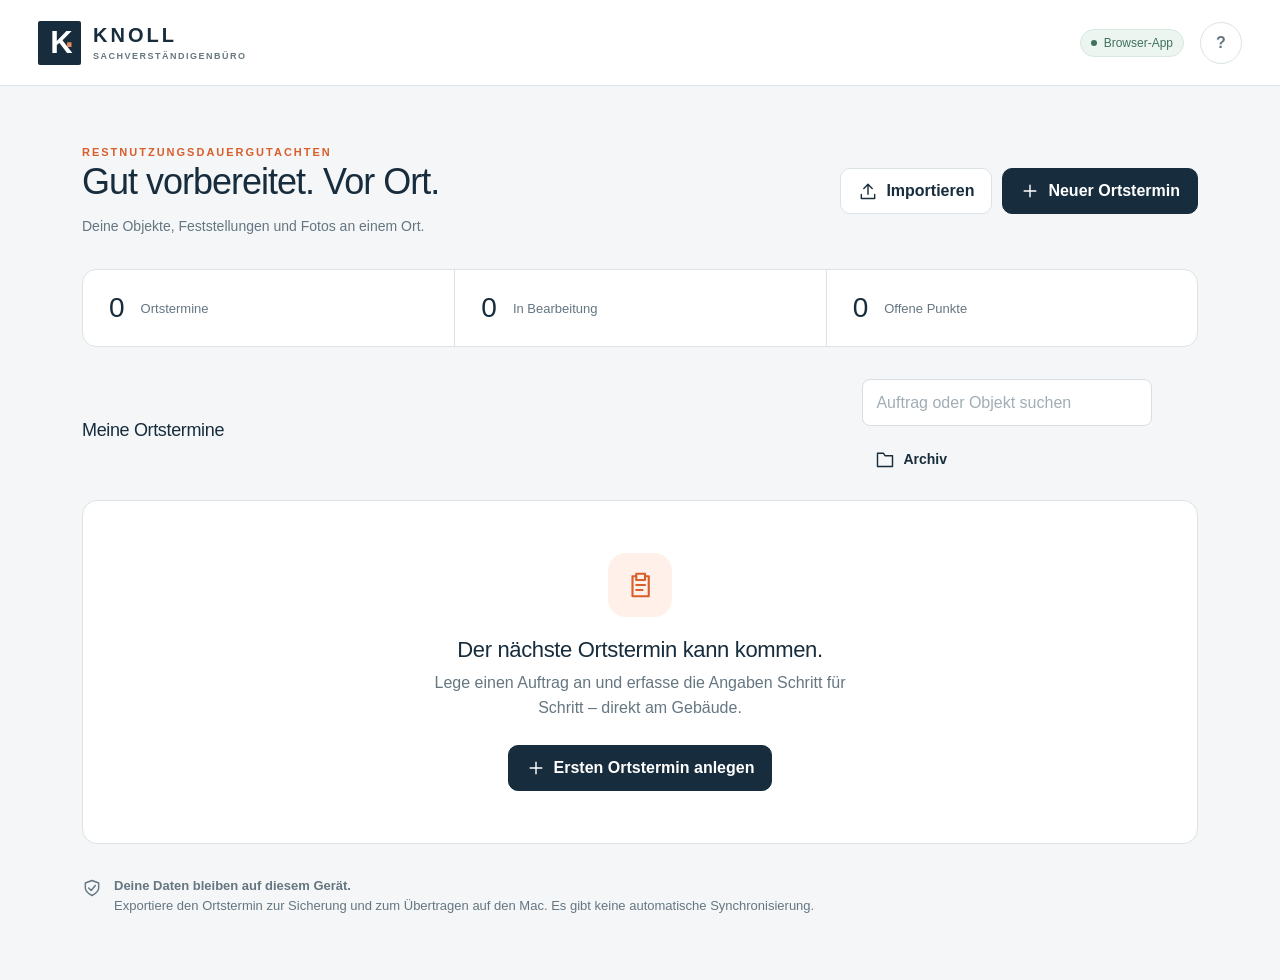
==== index.html @ c9514221 "Ortstermin-App für iPad mit Offline-Erfassung und Export" ====
<!doctype html>
<html lang="de">
<head>
  <meta charset="utf-8"><meta name="viewport" content="width=device-width, initial-scale=1, viewport-fit=cover">
  <meta name="theme-color" content="#172c3c"><meta name="apple-mobile-web-app-capable" content="yes">
  <meta name="description" content="Ortstermine für Restnutzungsdauergutachten strukturiert erfassen – mit Fotos, offenen Punkten und lokalem Export.">
  <title>Ortstermin · Sachverständigenbüro Knoll</title>
  <link rel="manifest" href="./manifest.webmanifest"><link rel="icon" href="./icon.svg" type="image/svg+xml"><link rel="apple-touch-icon" href="./apple-touch-icon.png">
  <link rel="stylesheet" href="./styles.css">
  <script src="./jszip.min.js" defer></script><script type="module" src="./app.mjs"></script>
</head>
<body>
  <a class="skip" href="#main">Zum Inhalt</a>
  <header class="topbar"><a href="#" class="brand" aria-label="Zur Übersicht"><span class="brand-mark">K<span>·</span></span><span>KNOLL<small>SACHVERSTÄNDIGENBÜRO</small></span></a><div class="top-status"><span id="offline-status" class="chip">Browser-App</span><button class="icon-btn" id="help-button" aria-label="Hilfe und Datensicherung">?</button></div></header>
  <div id="app"><main id="main" class="loading">Ortstermine werden geladen …</main></div>
  <div id="notice" class="toast" role="status" hidden></div>
  <dialog id="dialog"></dialog>
  <input type="file" id="import-file" accept=".zip,.json,application/zip,application/json" hidden>
  <noscript>Für die Datenerfassung bitte JavaScript im Browser aktivieren.</noscript>
</body></html>
---- styles.css ----
@font-face{font-family:Frutiger;src:local('Frutiger LT 45 Light'),local('FrutigerLT-Light');font-weight:100 900;font-display:swap}
:root{font-family:Frutiger,'Frutiger LT 45 Light',-apple-system,BlinkMacSystemFont,'Segoe UI',sans-serif;color:#172c3c;background:#f4f6f7;font-synthesis:none;--ink:#172c3c;--muted:#657681;--line:#dce3e7;--accent:#d85e2b;--pale:#fff1e9;--green:#28735d}
*{box-sizing:border-box}body{margin:0}button,input,select,textarea{font:inherit}button,a,input,select,textarea{-webkit-tap-highlight-color:transparent}button{cursor:pointer}a{color:inherit}button:disabled{opacity:.55;cursor:wait}button:focus-visible,a:focus-visible,input:focus-visible,select:focus-visible,textarea:focus-visible{outline:3px solid #e68a59;outline-offset:3px}button{min-height:46px;border:1px solid var(--line);border-radius:10px;background:white;color:var(--ink);padding:10px 17px;font-weight:600;display:inline-flex;align-items:center;justify-content:center;gap:8px}button:hover{background:#edf2f4}button.primary{background:var(--ink);border-color:var(--ink);color:white}button.primary:hover{background:#26465b}button.accent{background:var(--accent);border-color:var(--accent);color:white}button.ghost{border-color:transparent;background:transparent}button.small{padding:8px 12px;font-size:14px}button.danger{color:#ad3535}svg.icon{width:20px;height:20px;flex:none;fill:none;stroke:currentColor;stroke-width:1.7;stroke-linecap:round;stroke-linejoin:round}
.topbar{height:86px;background:white;border-bottom:1px solid var(--line);display:flex;align-items:center;justify-content:space-between;padding:0 38px;position:relative;z-index:5}.brand{text-decoration:none;display:flex;align-items:center;gap:12px;font-size:20px;font-weight:700;letter-spacing:3px}.brand-mark{background:var(--ink);color:white;font-size:31px;letter-spacing:-4px;width:43px;height:44px;display:grid;place-content:center;border-radius:2px}.brand-mark span{color:#e58b5a;position:absolute;margin-left:27px;margin-top:6px}.brand small{display:block;letter-spacing:1.5px;font-size:9px;margin-top:4px;color:var(--muted)}.top-status{display:flex;align-items:center;gap:16px}.chip{display:inline-flex;align-items:center;gap:7px;background:#edf5f1;border:1px solid #d7e8df;color:#3e715e;border-radius:30px;padding:6px 10px;font-size:12px;white-space:nowrap}.chip:before{content:'';width:6px;height:6px;border-radius:50%;background:currentColor}.chip.neutral{background:#f0f3f5;border-color:#e0e5e8;color:var(--muted)}.icon-btn{border-radius:50%;width:42px;min-height:42px;padding:8px;color:var(--muted)}.dashboard{max-width:1180px;padding:58px 32px 64px;margin:auto}.eyebrow{text-transform:uppercase;letter-spacing:2px;font-size:11px;font-weight:700;color:var(--accent);margin:0 0 13px}.heading-row{display:flex;justify-content:space-between;align-items:center;gap:24px;margin-bottom:30px}h1{font-size:36px;letter-spacing:-1px;font-weight:500;margin:0 0 12px}h2{font-size:22px;letter-spacing:-.35px;font-weight:500;margin:0 0 8px}h3{font-size:17px;margin:0 0 18px;font-weight:600}p{line-height:1.55}.subtle{color:var(--muted);font-size:14px;line-height:1.6}.heading-row p{margin:0}.actions{display:flex;gap:10px;flex-wrap:wrap}.summary-strip{display:grid;grid-template-columns:repeat(3,1fr);border:1px solid var(--line);border-radius:14px;background:white;margin:32px 0}.summary-strip>div{padding:22px 26px;display:flex;align-items:center;gap:16px}.summary-strip>div+div{border-left:1px solid var(--line)}.summary-strip strong{font-size:28px;font-weight:500}.summary-strip span{font-size:13px;color:var(--muted)}.list-toolbar{display:flex;align-items:center;justify-content:space-between;gap:16px;margin:30px 0 18px}.list-toolbar h2{font-size:18px;margin:0}.search{max-width:290px}.empty{border:1px solid var(--line);background:white;border-radius:15px;text-align:center;padding:52px 24px}.empty-icon{width:64px;height:64px;display:grid;place-items:center;background:var(--pale);color:var(--accent);border-radius:18px;margin:0 auto 20px}.empty-icon svg{width:30px;height:30px}.empty p{max-width:450px;margin:8px auto 24px;color:var(--muted)}.record-grid{display:grid;grid-template-columns:repeat(2,minmax(0,1fr));gap:18px}.record-card{background:white;border:1px solid var(--line);border-radius:14px;padding:24px;text-decoration:none;display:block;transition:box-shadow .15s}.record-card:hover{box-shadow:0 5px 18px #172c3c0c;border-color:#aebec9}.record-card .card-top{display:flex;justify-content:space-between;align-items:center;margin-bottom:24px}.order-id{font-size:12px;letter-spacing:1px;color:var(--muted)}.record-card h3{font-size:21px;margin:0 0 7px}.record-card p{margin:5px 0}.progress-line{height:4px;background:#edf1f3;border-radius:8px;overflow:hidden;margin:22px 0 11px}.progress-line span{height:100%;display:block;background:var(--accent)}.card-bottom{display:flex;justify-content:space-between;align-items:center;font-size:12px;color:var(--muted)}.device-note{display:flex;gap:12px;margin-top:32px;font-size:13px;color:var(--muted);line-height:1.65}.device-note svg{margin-top:2px}.device-note p{margin:0}
.workspace{display:grid;grid-template-columns:260px minmax(0,1fr);min-height:calc(100vh - 86px)}.sidebar{background:white;border-right:1px solid var(--line);padding:26px 16px;position:sticky;top:0;height:100vh;max-height:calc(100vh - 0px);display:flex;flex-direction:column;overflow:auto}.back{font-size:13px;color:var(--muted);text-decoration:none;display:flex;align-items:center;gap:7px;padding:8px 12px;margin-bottom:23px;min-height:44px}.side-object{padding:0 13px 25px;border-bottom:1px solid var(--line);margin-bottom:23px}.side-object small{font-size:10px;letter-spacing:1.5px;text-transform:uppercase;color:var(--muted)}.side-object strong{display:block;font-weight:500;font-size:17px;line-height:1.4;margin:9px 0 5px;overflow-wrap:anywhere}.side-object p{margin:0;font-size:12px;color:var(--muted)}.section-nav{display:flex;flex-direction:column;gap:7px}.nav-item{text-decoration:none;display:flex;align-items:center;gap:11px;padding:12px;border-radius:9px;min-height:49px;font-size:14px;color:#647580}.nav-number{font-size:10px;color:#87969f;margin-left:auto}.nav-item.active{background:var(--pale);color:#b94e24;font-weight:600}.nav-item.done .nav-number{color:var(--green);font-size:16px}.nav-item:hover{background:#f3f5f7}.side-footer{margin-top:auto;padding:30px 12px 5px;font-size:11px;line-height:1.7;color:var(--muted)}.side-footer strong{color:var(--ink);display:block;font-size:12px;font-weight:500}.editor{padding:30px 38px 70px;max-width:1120px;width:100%;margin:0 auto}.editor-toolbar{display:flex;justify-content:space-between;align-items:center;gap:10px;margin-bottom:36px}.save-state{display:flex;gap:7px;align-items:center;font-size:12px;color:var(--green)}.save-state.error{color:#af3030}.save-state.pending{color:var(--muted)}.section-heading{display:flex;justify-content:space-between;align-items:end;gap:15px;margin-bottom:26px}.section-heading h1{font-size:30px}.section-heading p{margin:0;font-size:14px;color:var(--muted);max-width:560px}.section-index{font-size:12px;color:var(--muted);white-space:nowrap}.panel{background:white;border:1px solid var(--line);border-radius:13px;margin-bottom:20px;padding:25px 26px}.panel-heading{display:flex;align-items:center;justify-content:space-between;gap:15px;margin-bottom:22px}.panel-heading h2,.panel-heading h3{margin:0}.panel h3 .badge{margin-left:9px}.fields{display:grid;grid-template-columns:repeat(2,minmax(0,1fr));gap:20px 22px}.field{display:flex;flex-direction:column;gap:8px;min-width:0;position:relative}.field.full{grid-column:1/-1}.field label,.field .label{font-size:12px;color:#4e606e;line-height:1.5;font-weight:600}.required{color:var(--accent);margin-left:3px}input:not([type=checkbox]),select,textarea{width:100%;min-height:47px;padding:12px 13px;border:1px solid #d7dfe4;border-radius:8px;background:#fff;color:var(--ink);font-size:16px;transition:border-color .1s}input::placeholder,textarea::placeholder{color:#a1adb5;font-weight:400}input:hover,select:hover,textarea:hover{border-color:#a7b7c2}input:focus,select:focus,textarea:focus{border-color:#d67442;outline:2px solid #f6e3d7;outline-offset:0}select{padding-right:30px}textarea{resize:vertical;min-height:88px;line-height:1.5}input[type=checkbox]{width:21px;height:21px;accent-color:var(--accent);flex:none}input[type=date]{min-width:0}.unit{position:absolute;right:12px;bottom:15px;font-size:11px;color:var(--muted);pointer-events:none}.has-unit input{padding-right:92px}.hint{font-size:12px;line-height:1.6;color:var(--muted);margin:0 0 20px}.badge{background:#eff3f5;color:var(--muted);border-radius:6px;font-size:11px;padding:5px 8px;font-weight:400}.review-row{display:flex;align-items:center;gap:12px;padding:18px 0 28px;font-size:14px}.review-row label{display:flex;gap:12px;align-items:center;min-height:44px;cursor:pointer}.section-bottom{display:flex;justify-content:space-between;gap:12px;border-top:1px solid var(--line);padding-top:25px}.info-box{background:#eaf1f4;border:1px solid #d8e5eb;border-radius:10px;padding:17px 20px;font-size:13px;line-height:1.65;margin-bottom:22px;display:flex;gap:12px}.info-box p{margin:0}.row-item{background:#f8fafb;border:1px solid #e4e9ed;padding:18px;border-radius:10px;margin-bottom:14px}.row-head{display:flex;justify-content:space-between;align-items:center;margin-bottom:14px}.row-head strong{font-size:13px}.row-head button{font-size:12px;min-height:44px}.row-item .fields{gap:14px}.modern-title{display:flex;align-items:center;gap:12px}.modern-title>span{font-size:12px;color:var(--accent);background:var(--pale);width:29px;height:29px;display:grid;place-content:center;border-radius:7px}.modern-title h3{margin:0}.modern-title small{margin-left:auto;color:var(--muted);white-space:nowrap;font-size:11px}.modern-panel .fields{margin-top:23px}.metric-grid{display:grid;grid-template-columns:repeat(3,1fr);gap:14px;margin:0 0 20px}.metric{padding:19px 21px;background:#edf2f5;border-radius:10px}.metric small{display:block;color:var(--muted);font-size:11px}.metric strong{display:block;font-size:25px;font-weight:500;margin-top:10px}.standard-row{display:grid;grid-template-columns:1fr 115px;gap:12px;align-items:center;padding:16px 0;border-top:1px solid var(--line)}.standard-row:first-of-type{border-top:0}.standard-row label{font-size:14px}.standard-row small{display:block;color:var(--muted);margin-top:4px;font-size:11px}.standard-row .reason{grid-column:1/-1;font-size:14px;min-height:42px}.photo-grid{display:grid;grid-template-columns:repeat(2,minmax(0,1fr));gap:18px}.photo-card{border:1px solid var(--line);border-radius:10px;overflow:hidden}.photo-card img{display:block;width:100%;height:180px;object-fit:cover;background:#edf2f4}.photo-body{padding:16px;display:grid;gap:12px}.photo-body textarea{font-size:14px;min-height:75px}.photo-body small{color:var(--muted);overflow-wrap:anywhere}.file-row{padding:15px 0;border-top:1px solid var(--line);display:flex;align-items:center;justify-content:space-between;gap:12px}.file-row span{min-width:0;overflow-wrap:anywhere;font-size:14px}.file-row small{display:block;color:var(--muted);margin-top:6px}.open-check{display:flex;gap:10px;align-items:center}.open-check label{font-size:13px;min-height:44px;display:flex;align-items:center;gap:10px}.issue-box{border:1px solid #eccb9c;background:#fff8ed;border-radius:11px;padding:20px;margin-bottom:23px}.issue-box h3{font-size:15px;color:#825b2b;margin-bottom:9px}.issue-box ul{padding-left:19px;margin:8px 0 0}.issue-box li{font-size:13px;color:#805d33;line-height:1.6;margin:6px 0}.issue-box a{text-underline-offset:3px}.inline-empty{padding:28px 12px;text-align:center;color:var(--muted);font-size:14px;border:1px dashed #cdd9e0;border-radius:9px;margin-bottom:14px}.loading{padding:70px;text-align:center;color:var(--muted)}dialog{border:0;border-radius:16px;width:min(540px,calc(100% - 32px));max-height:85vh;padding:30px;color:var(--ink);box-shadow:0 20px 90px #122a3d33}dialog::backdrop{background:#172c3c75;backdrop-filter:blur(3px)}dialog h2{margin-bottom:12px}dialog p{font-size:14px;color:var(--muted)}dialog .actions{margin-top:24px;justify-content:flex-end}dialog .field{margin:20px 0}.toast{position:fixed;bottom:25px;left:50%;transform:translateX(-50%);max-width:min(680px,calc(100% - 32px));background:var(--ink);color:white;padding:16px 24px;border-radius:12px;box-shadow:0 8px 30px #172c3c20;z-index:20;font-size:14px;line-height:1.5}.toast.error{background:#923c32}.skip{position:absolute;left:10px;top:-80px;background:white;padding:12px;z-index:50}.skip:focus{top:8px}[hidden]{display:none!important}
@media(min-width:1500px){.editor{padding-top:42px}.sidebar{padding-top:38px}}
@media(max-width:1050px){.workspace{grid-template-columns:220px minmax(0,1fr)}.editor{padding:25px 25px 55px}.sidebar{padding-left:10px;padding-right:10px}.nav-item{font-size:12px;gap:8px}.nav-item svg{width:18px}.section-heading h1{font-size:27px}.panel{padding:22px}.topbar{padding:0 26px}.editor-toolbar .actions{gap:5px}.editor-toolbar button{font-size:12px;padding:10px}.metric{padding:16px 13px}.metric strong{font-size:22px}}
@media(max-width:760px){.topbar{height:72px;padding:0 18px}.brand{font-size:16px;gap:10px}.brand small{font-size:7px}.brand-mark{width:36px;height:38px;font-size:27px}.brand-mark span{margin-left:23px}.top-status{gap:9px}.chip{font-size:10px;padding:6px 8px}.dashboard{padding:34px 20px}.heading-row{align-items:flex-start;flex-direction:column;gap:20px}h1{font-size:30px}.heading-row .actions{width:100%}.summary-strip{margin:25px 0}.summary-strip>div{padding:18px 13px;display:block}.summary-strip strong{font-size:25px;display:block;margin-bottom:5px}.summary-strip span{font-size:11px}.record-grid{grid-template-columns:1fr}.list-toolbar{align-items:flex-start;flex-wrap:wrap}.list-toolbar input{max-width:100%}.workspace{display:block}.sidebar{height:auto;max-height:none;position:relative;padding:8px 13px;border-right:0;border-bottom:1px solid var(--line);overflow:visible}.back{margin:0;display:inline-flex;padding:4px 5px;font-size:12px}.side-object,.side-footer{display:none}.section-nav{flex-direction:row;overflow-x:auto;padding:5px 0 9px;gap:5px}.nav-item{white-space:nowrap;min-height:43px;font-size:12px;padding:10px}.nav-number{display:none}.nav-item svg{width:16px}.editor{padding:22px 18px 45px}.editor-toolbar{align-items:flex-start;flex-direction:column;gap:16px;margin-bottom:26px}.editor-toolbar .actions{gap:8px;width:100%}.editor-toolbar button{flex:1}.section-heading{align-items:flex-start}.section-heading h1{font-size:26px}.section-index{display:none}.section-heading p{font-size:13px}.panel{padding:20px 17px}.fields{gap:17px;grid-template-columns:1fr}.field.full{grid-column:auto}.metric-grid{gap:8px}.metric{padding:16px 11px}.metric small{font-size:10px}.metric strong{font-size:21px}.modern-title{gap:8px}.modern-title h3{font-size:15px}.modern-title small{font-size:10px}.photo-grid{grid-template-columns:1fr}.photo-card img{height:220px}.standard-row{grid-template-columns:1fr 100px}.row-item .fields{grid-template-columns:1fr}.section-bottom button{font-size:13px}.panel-heading{align-items:flex-start}.panel-heading h3{font-size:16px}.search{width:100%}}
@media print{.topbar,.sidebar,.editor-toolbar,.section-bottom,.review-row,.skip,button{display:none!important}.workspace{display:block}.editor{padding:0}.panel{break-inside:avoid}}
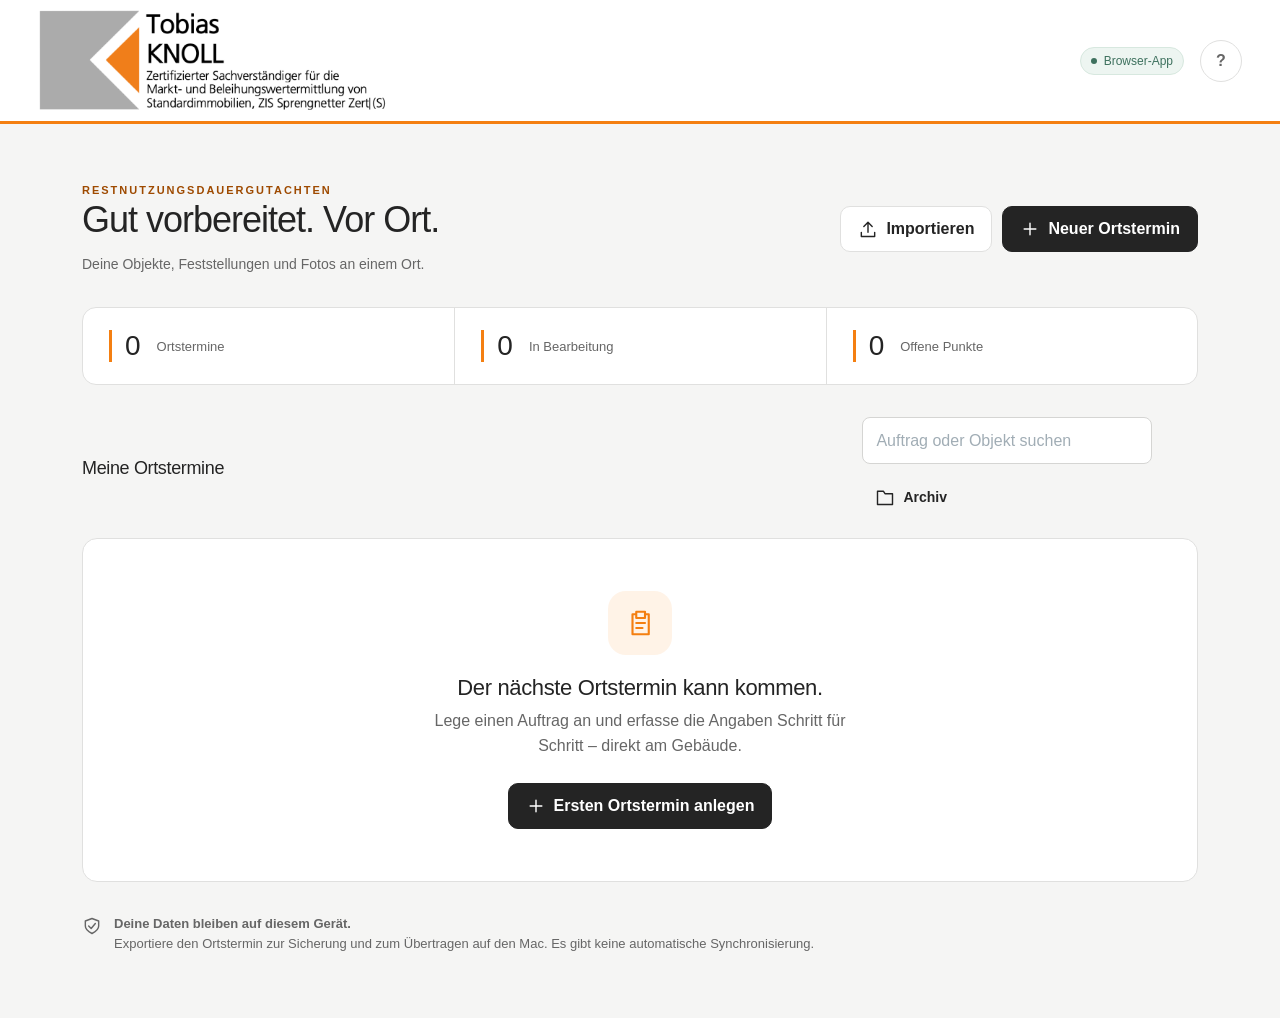
==== commit aa5f41c8: "Modernisierungsvorschläge und Knoll-Logo ergänzen Tabellenwerte nach Umfang, Jahr und Ermittlungssti" ====
--- a/index.html
+++ b/index.html
@@ -2,7 +2,7 @@
 <html lang="de">
 <head>
   <meta charset="utf-8"><meta name="viewport" content="width=device-width, initial-scale=1, viewport-fit=cover">
-  <meta name="theme-color" content="#172c3c"><meta name="apple-mobile-web-app-capable" content="yes">
+  <meta name="theme-color" content="#202020"><meta name="apple-mobile-web-app-capable" content="yes">
   <meta name="description" content="Ortstermine für Restnutzungsdauergutachten strukturiert erfassen – mit Fotos, offenen Punkten und lokalem Export.">
   <title>Ortstermin · Sachverständigenbüro Knoll</title>
   <link rel="manifest" href="./manifest.webmanifest"><link rel="icon" href="./icon.svg" type="image/svg+xml"><link rel="apple-touch-icon" href="./apple-touch-icon.png">
@@ -11,7 +11,7 @@
 </head>
 <body>
   <a class="skip" href="#main">Zum Inhalt</a>
-  <header class="topbar"><a href="#" class="brand" aria-label="Zur Übersicht"><span class="brand-mark">K<span>·</span></span><span>KNOLL<small>SACHVERSTÄNDIGENBÜRO</small></span></a><div class="top-status"><span id="offline-status" class="chip">Browser-App</span><button class="icon-btn" id="help-button" aria-label="Hilfe und Datensicherung">?</button></div></header>
+  <header class="topbar"><a href="#" class="brand" aria-label="Zur Übersicht"><img class="brand-header" src="./knoll-header.png" alt="Tobias Knoll · Zertifizierter Sachverständiger für die Markt- und Beleihungswertermittlung von Standardimmobilien, ZIS Sprengnetter Zert (S)" width="970" height="288"></a><div class="top-status"><span id="offline-status" class="chip">Browser-App</span><button class="icon-btn" id="help-button" aria-label="Hilfe und Datensicherung">?</button></div></header>
   <div id="app"><main id="main" class="loading">Ortstermine werden geladen …</main></div>
   <div id="notice" class="toast" role="status" hidden></div>
   <dialog id="dialog"></dialog>
--- a/styles.css
+++ b/styles.css
@@ -1,9 +1,16 @@
 @font-face{font-family:Frutiger;src:local('Frutiger LT 45 Light'),local('FrutigerLT-Light');font-weight:100 900;font-display:swap}
-:root{font-family:Frutiger,'Frutiger LT 45 Light',-apple-system,BlinkMacSystemFont,'Segoe UI',sans-serif;color:#172c3c;background:#f4f6f7;font-synthesis:none;--ink:#172c3c;--muted:#657681;--line:#dce3e7;--accent:#d85e2b;--pale:#fff1e9;--green:#28735d}
-*{box-sizing:border-box}body{margin:0}button,input,select,textarea{font:inherit}button,a,input,select,textarea{-webkit-tap-highlight-color:transparent}button{cursor:pointer}a{color:inherit}button:disabled{opacity:.55;cursor:wait}button:focus-visible,a:focus-visible,input:focus-visible,select:focus-visible,textarea:focus-visible{outline:3px solid #e68a59;outline-offset:3px}button{min-height:46px;border:1px solid var(--line);border-radius:10px;background:white;color:var(--ink);padding:10px 17px;font-weight:600;display:inline-flex;align-items:center;justify-content:center;gap:8px}button:hover{background:#edf2f4}button.primary{background:var(--ink);border-color:var(--ink);color:white}button.primary:hover{background:#26465b}button.accent{background:var(--accent);border-color:var(--accent);color:white}button.ghost{border-color:transparent;background:transparent}button.small{padding:8px 12px;font-size:14px}button.danger{color:#ad3535}svg.icon{width:20px;height:20px;flex:none;fill:none;stroke:currentColor;stroke-width:1.7;stroke-linecap:round;stroke-linejoin:round}
-.topbar{height:86px;background:white;border-bottom:1px solid var(--line);display:flex;align-items:center;justify-content:space-between;padding:0 38px;position:relative;z-index:5}.brand{text-decoration:none;display:flex;align-items:center;gap:12px;font-size:20px;font-weight:700;letter-spacing:3px}.brand-mark{background:var(--ink);color:white;font-size:31px;letter-spacing:-4px;width:43px;height:44px;display:grid;place-content:center;border-radius:2px}.brand-mark span{color:#e58b5a;position:absolute;margin-left:27px;margin-top:6px}.brand small{display:block;letter-spacing:1.5px;font-size:9px;margin-top:4px;color:var(--muted)}.top-status{display:flex;align-items:center;gap:16px}.chip{display:inline-flex;align-items:center;gap:7px;background:#edf5f1;border:1px solid #d7e8df;color:#3e715e;border-radius:30px;padding:6px 10px;font-size:12px;white-space:nowrap}.chip:before{content:'';width:6px;height:6px;border-radius:50%;background:currentColor}.chip.neutral{background:#f0f3f5;border-color:#e0e5e8;color:var(--muted)}.icon-btn{border-radius:50%;width:42px;min-height:42px;padding:8px;color:var(--muted)}.dashboard{max-width:1180px;padding:58px 32px 64px;margin:auto}.eyebrow{text-transform:uppercase;letter-spacing:2px;font-size:11px;font-weight:700;color:var(--accent);margin:0 0 13px}.heading-row{display:flex;justify-content:space-between;align-items:center;gap:24px;margin-bottom:30px}h1{font-size:36px;letter-spacing:-1px;font-weight:500;margin:0 0 12px}h2{font-size:22px;letter-spacing:-.35px;font-weight:500;margin:0 0 8px}h3{font-size:17px;margin:0 0 18px;font-weight:600}p{line-height:1.55}.subtle{color:var(--muted);font-size:14px;line-height:1.6}.heading-row p{margin:0}.actions{display:flex;gap:10px;flex-wrap:wrap}.summary-strip{display:grid;grid-template-columns:repeat(3,1fr);border:1px solid var(--line);border-radius:14px;background:white;margin:32px 0}.summary-strip>div{padding:22px 26px;display:flex;align-items:center;gap:16px}.summary-strip>div+div{border-left:1px solid var(--line)}.summary-strip strong{font-size:28px;font-weight:500}.summary-strip span{font-size:13px;color:var(--muted)}.list-toolbar{display:flex;align-items:center;justify-content:space-between;gap:16px;margin:30px 0 18px}.list-toolbar h2{font-size:18px;margin:0}.search{max-width:290px}.empty{border:1px solid var(--line);background:white;border-radius:15px;text-align:center;padding:52px 24px}.empty-icon{width:64px;height:64px;display:grid;place-items:center;background:var(--pale);color:var(--accent);border-radius:18px;margin:0 auto 20px}.empty-icon svg{width:30px;height:30px}.empty p{max-width:450px;margin:8px auto 24px;color:var(--muted)}.record-grid{display:grid;grid-template-columns:repeat(2,minmax(0,1fr));gap:18px}.record-card{background:white;border:1px solid var(--line);border-radius:14px;padding:24px;text-decoration:none;display:block;transition:box-shadow .15s}.record-card:hover{box-shadow:0 5px 18px #172c3c0c;border-color:#aebec9}.record-card .card-top{display:flex;justify-content:space-between;align-items:center;margin-bottom:24px}.order-id{font-size:12px;letter-spacing:1px;color:var(--muted)}.record-card h3{font-size:21px;margin:0 0 7px}.record-card p{margin:5px 0}.progress-line{height:4px;background:#edf1f3;border-radius:8px;overflow:hidden;margin:22px 0 11px}.progress-line span{height:100%;display:block;background:var(--accent)}.card-bottom{display:flex;justify-content:space-between;align-items:center;font-size:12px;color:var(--muted)}.device-note{display:flex;gap:12px;margin-top:32px;font-size:13px;color:var(--muted);line-height:1.65}.device-note svg{margin-top:2px}.device-note p{margin:0}
-.workspace{display:grid;grid-template-columns:260px minmax(0,1fr);min-height:calc(100vh - 86px)}.sidebar{background:white;border-right:1px solid var(--line);padding:26px 16px;position:sticky;top:0;height:100vh;max-height:calc(100vh - 0px);display:flex;flex-direction:column;overflow:auto}.back{font-size:13px;color:var(--muted);text-decoration:none;display:flex;align-items:center;gap:7px;padding:8px 12px;margin-bottom:23px;min-height:44px}.side-object{padding:0 13px 25px;border-bottom:1px solid var(--line);margin-bottom:23px}.side-object small{font-size:10px;letter-spacing:1.5px;text-transform:uppercase;color:var(--muted)}.side-object strong{display:block;font-weight:500;font-size:17px;line-height:1.4;margin:9px 0 5px;overflow-wrap:anywhere}.side-object p{margin:0;font-size:12px;color:var(--muted)}.section-nav{display:flex;flex-direction:column;gap:7px}.nav-item{text-decoration:none;display:flex;align-items:center;gap:11px;padding:12px;border-radius:9px;min-height:49px;font-size:14px;color:#647580}.nav-number{font-size:10px;color:#87969f;margin-left:auto}.nav-item.active{background:var(--pale);color:#b94e24;font-weight:600}.nav-item.done .nav-number{color:var(--green);font-size:16px}.nav-item:hover{background:#f3f5f7}.side-footer{margin-top:auto;padding:30px 12px 5px;font-size:11px;line-height:1.7;color:var(--muted)}.side-footer strong{color:var(--ink);display:block;font-size:12px;font-weight:500}.editor{padding:30px 38px 70px;max-width:1120px;width:100%;margin:0 auto}.editor-toolbar{display:flex;justify-content:space-between;align-items:center;gap:10px;margin-bottom:36px}.save-state{display:flex;gap:7px;align-items:center;font-size:12px;color:var(--green)}.save-state.error{color:#af3030}.save-state.pending{color:var(--muted)}.section-heading{display:flex;justify-content:space-between;align-items:end;gap:15px;margin-bottom:26px}.section-heading h1{font-size:30px}.section-heading p{margin:0;font-size:14px;color:var(--muted);max-width:560px}.section-index{font-size:12px;color:var(--muted);white-space:nowrap}.panel{background:white;border:1px solid var(--line);border-radius:13px;margin-bottom:20px;padding:25px 26px}.panel-heading{display:flex;align-items:center;justify-content:space-between;gap:15px;margin-bottom:22px}.panel-heading h2,.panel-heading h3{margin:0}.panel h3 .badge{margin-left:9px}.fields{display:grid;grid-template-columns:repeat(2,minmax(0,1fr));gap:20px 22px}.field{display:flex;flex-direction:column;gap:8px;min-width:0;position:relative}.field.full{grid-column:1/-1}.field label,.field .label{font-size:12px;color:#4e606e;line-height:1.5;font-weight:600}.required{color:var(--accent);margin-left:3px}input:not([type=checkbox]),select,textarea{width:100%;min-height:47px;padding:12px 13px;border:1px solid #d7dfe4;border-radius:8px;background:#fff;color:var(--ink);font-size:16px;transition:border-color .1s}input::placeholder,textarea::placeholder{color:#a1adb5;font-weight:400}input:hover,select:hover,textarea:hover{border-color:#a7b7c2}input:focus,select:focus,textarea:focus{border-color:#d67442;outline:2px solid #f6e3d7;outline-offset:0}select{padding-right:30px}textarea{resize:vertical;min-height:88px;line-height:1.5}input[type=checkbox]{width:21px;height:21px;accent-color:var(--accent);flex:none}input[type=date]{min-width:0}.unit{position:absolute;right:12px;bottom:15px;font-size:11px;color:var(--muted);pointer-events:none}.has-unit input{padding-right:92px}.hint{font-size:12px;line-height:1.6;color:var(--muted);margin:0 0 20px}.badge{background:#eff3f5;color:var(--muted);border-radius:6px;font-size:11px;padding:5px 8px;font-weight:400}.review-row{display:flex;align-items:center;gap:12px;padding:18px 0 28px;font-size:14px}.review-row label{display:flex;gap:12px;align-items:center;min-height:44px;cursor:pointer}.section-bottom{display:flex;justify-content:space-between;gap:12px;border-top:1px solid var(--line);padding-top:25px}.info-box{background:#eaf1f4;border:1px solid #d8e5eb;border-radius:10px;padding:17px 20px;font-size:13px;line-height:1.65;margin-bottom:22px;display:flex;gap:12px}.info-box p{margin:0}.row-item{background:#f8fafb;border:1px solid #e4e9ed;padding:18px;border-radius:10px;margin-bottom:14px}.row-head{display:flex;justify-content:space-between;align-items:center;margin-bottom:14px}.row-head strong{font-size:13px}.row-head button{font-size:12px;min-height:44px}.row-item .fields{gap:14px}.modern-title{display:flex;align-items:center;gap:12px}.modern-title>span{font-size:12px;color:var(--accent);background:var(--pale);width:29px;height:29px;display:grid;place-content:center;border-radius:7px}.modern-title h3{margin:0}.modern-title small{margin-left:auto;color:var(--muted);white-space:nowrap;font-size:11px}.modern-panel .fields{margin-top:23px}.metric-grid{display:grid;grid-template-columns:repeat(3,1fr);gap:14px;margin:0 0 20px}.metric{padding:19px 21px;background:#edf2f5;border-radius:10px}.metric small{display:block;color:var(--muted);font-size:11px}.metric strong{display:block;font-size:25px;font-weight:500;margin-top:10px}.standard-row{display:grid;grid-template-columns:1fr 115px;gap:12px;align-items:center;padding:16px 0;border-top:1px solid var(--line)}.standard-row:first-of-type{border-top:0}.standard-row label{font-size:14px}.standard-row small{display:block;color:var(--muted);margin-top:4px;font-size:11px}.standard-row .reason{grid-column:1/-1;font-size:14px;min-height:42px}.photo-grid{display:grid;grid-template-columns:repeat(2,minmax(0,1fr));gap:18px}.photo-card{border:1px solid var(--line);border-radius:10px;overflow:hidden}.photo-card img{display:block;width:100%;height:180px;object-fit:cover;background:#edf2f4}.photo-body{padding:16px;display:grid;gap:12px}.photo-body textarea{font-size:14px;min-height:75px}.photo-body small{color:var(--muted);overflow-wrap:anywhere}.file-row{padding:15px 0;border-top:1px solid var(--line);display:flex;align-items:center;justify-content:space-between;gap:12px}.file-row span{min-width:0;overflow-wrap:anywhere;font-size:14px}.file-row small{display:block;color:var(--muted);margin-top:6px}.open-check{display:flex;gap:10px;align-items:center}.open-check label{font-size:13px;min-height:44px;display:flex;align-items:center;gap:10px}.issue-box{border:1px solid #eccb9c;background:#fff8ed;border-radius:11px;padding:20px;margin-bottom:23px}.issue-box h3{font-size:15px;color:#825b2b;margin-bottom:9px}.issue-box ul{padding-left:19px;margin:8px 0 0}.issue-box li{font-size:13px;color:#805d33;line-height:1.6;margin:6px 0}.issue-box a{text-underline-offset:3px}.inline-empty{padding:28px 12px;text-align:center;color:var(--muted);font-size:14px;border:1px dashed #cdd9e0;border-radius:9px;margin-bottom:14px}.loading{padding:70px;text-align:center;color:var(--muted)}dialog{border:0;border-radius:16px;width:min(540px,calc(100% - 32px));max-height:85vh;padding:30px;color:var(--ink);box-shadow:0 20px 90px #122a3d33}dialog::backdrop{background:#172c3c75;backdrop-filter:blur(3px)}dialog h2{margin-bottom:12px}dialog p{font-size:14px;color:var(--muted)}dialog .actions{margin-top:24px;justify-content:flex-end}dialog .field{margin:20px 0}.toast{position:fixed;bottom:25px;left:50%;transform:translateX(-50%);max-width:min(680px,calc(100% - 32px));background:var(--ink);color:white;padding:16px 24px;border-radius:12px;box-shadow:0 8px 30px #172c3c20;z-index:20;font-size:14px;line-height:1.5}.toast.error{background:#923c32}.skip{position:absolute;left:10px;top:-80px;background:white;padding:12px;z-index:50}.skip:focus{top:8px}[hidden]{display:none!important}
+:root{font-family:Frutiger,'Frutiger LT 45 Light',-apple-system,BlinkMacSystemFont,'Segoe UI',sans-serif;color:#242424;background:#f5f5f4;font-synthesis:none;--ink:#242424;--muted:#666666;--line:#e0e0df;--accent:#f47f11;--pale:#fff3e7;--green:#28735d}
+*{box-sizing:border-box}body{margin:0}button,input,select,textarea{font:inherit}button,a,input,select,textarea{-webkit-tap-highlight-color:transparent}button{cursor:pointer}a{color:inherit}button:disabled{opacity:.55;cursor:wait}button:focus-visible,a:focus-visible,input:focus-visible,select:focus-visible,textarea:focus-visible{outline:3px solid #e68a59;outline-offset:3px}button{min-height:46px;border:1px solid var(--line);border-radius:10px;background:white;color:var(--ink);padding:10px 17px;font-weight:600;display:inline-flex;align-items:center;justify-content:center;gap:8px}button:hover{background:#edf2f4}button.primary{background:var(--ink);border-color:var(--ink);color:white}button.primary:hover{background:#454545}button.accent{background:var(--accent);border-color:var(--accent);color:white}button.ghost{border-color:transparent;background:transparent}button.small{padding:8px 12px;font-size:14px}button.danger{color:#ad3535}svg.icon{width:20px;height:20px;flex:none;fill:none;stroke:currentColor;stroke-width:1.7;stroke-linecap:round;stroke-linejoin:round}
+.topbar{height:86px;background:white;border-bottom:1px solid var(--line);display:flex;align-items:center;justify-content:space-between;padding:0 38px;position:relative;z-index:5}.brand{text-decoration:none;display:flex;align-items:center;gap:12px;font-size:20px;font-weight:700;letter-spacing:3px}.brand-mark{background:var(--ink);color:white;font-size:31px;letter-spacing:-4px;width:43px;height:44px;display:grid;place-content:center;border-radius:2px}.brand-mark span{color:#e58b5a;position:absolute;margin-left:27px;margin-top:6px}.brand small{display:block;letter-spacing:1.5px;font-size:9px;margin-top:4px;color:var(--muted)}.top-status{display:flex;align-items:center;gap:16px}.chip{display:inline-flex;align-items:center;gap:7px;background:#edf5f1;border:1px solid #d7e8df;color:#3e715e;border-radius:30px;padding:6px 10px;font-size:12px;white-space:nowrap}.chip:before{content:'';width:6px;height:6px;border-radius:50%;background:currentColor}.chip.neutral{background:#f0f3f5;border-color:#e0e5e8;color:var(--muted)}.icon-btn{border-radius:50%;width:42px;min-height:42px;padding:8px;color:var(--muted)}.dashboard{max-width:1180px;padding:58px 32px 64px;margin:auto}.eyebrow{text-transform:uppercase;letter-spacing:2px;font-size:11px;font-weight:700;color:var(--accent);margin:0 0 13px}.heading-row{display:flex;justify-content:space-between;align-items:center;gap:24px;margin-bottom:30px}h1{font-size:36px;letter-spacing:-1px;font-weight:500;margin:0 0 12px}h2{font-size:22px;letter-spacing:-.35px;font-weight:500;margin:0 0 8px}h3{font-size:17px;margin:0 0 18px;font-weight:600}p{line-height:1.55}.subtle{color:var(--muted);font-size:14px;line-height:1.6}.heading-row p{margin:0}.actions{display:flex;gap:10px;flex-wrap:wrap}.summary-strip{display:grid;grid-template-columns:repeat(3,1fr);border:1px solid var(--line);border-radius:14px;background:white;margin:32px 0}.summary-strip>div{padding:22px 26px;display:flex;align-items:center;gap:16px}.summary-strip>div+div{border-left:1px solid var(--line)}.summary-strip strong{font-size:28px;font-weight:500}.summary-strip span{font-size:13px;color:var(--muted)}.list-toolbar{display:flex;align-items:center;justify-content:space-between;gap:16px;margin:30px 0 18px}.list-toolbar h2{font-size:18px;margin:0}.search{max-width:290px}.empty{border:1px solid var(--line);background:white;border-radius:15px;text-align:center;padding:52px 24px}.empty-icon{width:64px;height:64px;display:grid;place-items:center;background:var(--pale);color:var(--accent);border-radius:18px;margin:0 auto 20px}.empty-icon svg{width:30px;height:30px}.empty p{max-width:450px;margin:8px auto 24px;color:var(--muted)}.record-grid{display:grid;grid-template-columns:repeat(2,minmax(0,1fr));gap:18px}.record-card{background:white;border:1px solid var(--line);border-radius:14px;padding:24px;text-decoration:none;display:block;transition:box-shadow .15s}.record-card:hover{box-shadow:0 5px 18px #2424240c;border-color:#aebec9}.record-card .card-top{display:flex;justify-content:space-between;align-items:center;margin-bottom:24px}.order-id{font-size:12px;letter-spacing:1px;color:var(--muted)}.record-card h3{font-size:21px;margin:0 0 7px}.record-card p{margin:5px 0}.progress-line{height:4px;background:#edf1f3;border-radius:8px;overflow:hidden;margin:22px 0 11px}.progress-line span{height:100%;display:block;background:var(--accent)}.card-bottom{display:flex;justify-content:space-between;align-items:center;font-size:12px;color:var(--muted)}.device-note{display:flex;gap:12px;margin-top:32px;font-size:13px;color:var(--muted);line-height:1.65}.device-note svg{margin-top:2px}.device-note p{margin:0}
+.workspace{display:grid;grid-template-columns:260px minmax(0,1fr);min-height:calc(100vh - 86px)}.sidebar{background:white;border-right:1px solid var(--line);padding:26px 16px;position:sticky;top:0;height:100vh;max-height:calc(100vh - 0px);display:flex;flex-direction:column;overflow:auto}.back{font-size:13px;color:var(--muted);text-decoration:none;display:flex;align-items:center;gap:7px;padding:8px 12px;margin-bottom:23px;min-height:44px}.side-object{padding:0 13px 25px;border-bottom:1px solid var(--line);margin-bottom:23px}.side-object small{font-size:10px;letter-spacing:1.5px;text-transform:uppercase;color:var(--muted)}.side-object strong{display:block;font-weight:500;font-size:17px;line-height:1.4;margin:9px 0 5px;overflow-wrap:anywhere}.side-object p{margin:0;font-size:12px;color:var(--muted)}.section-nav{display:flex;flex-direction:column;gap:7px}.nav-item{text-decoration:none;display:flex;align-items:center;gap:11px;padding:12px;border-radius:9px;min-height:49px;font-size:14px;color:#646464}.nav-number{font-size:10px;color:#888888;margin-left:auto}.nav-item.active{background:var(--pale);color:#9e4a00;font-weight:600}.nav-item.done .nav-number{color:var(--green);font-size:16px}.nav-item:hover{background:#f3f5f7}.side-footer{margin-top:auto;padding:30px 12px 5px;font-size:11px;line-height:1.7;color:var(--muted)}.side-footer strong{color:var(--ink);display:block;font-size:12px;font-weight:500}.editor{padding:30px 38px 70px;max-width:1120px;width:100%;margin:0 auto}.editor-toolbar{display:flex;justify-content:space-between;align-items:center;gap:10px;margin-bottom:36px}.save-state{display:flex;gap:7px;align-items:center;font-size:12px;color:var(--green)}.save-state.error{color:#af3030}.save-state.pending{color:var(--muted)}.section-heading{display:flex;justify-content:space-between;align-items:end;gap:15px;margin-bottom:26px}.section-heading h1{font-size:30px}.section-heading p{margin:0;font-size:14px;color:var(--muted);max-width:560px}.section-index{font-size:12px;color:var(--muted);white-space:nowrap}.panel{background:white;border:1px solid var(--line);border-radius:13px;margin-bottom:20px;padding:25px 26px}.panel-heading{display:flex;align-items:center;justify-content:space-between;gap:15px;margin-bottom:22px}.panel-heading h2,.panel-heading h3{margin:0}.panel h3 .badge{margin-left:9px}.fields{display:grid;grid-template-columns:repeat(2,minmax(0,1fr));gap:20px 22px}.field{display:flex;flex-direction:column;gap:8px;min-width:0;position:relative}.field.full{grid-column:1/-1}.field label,.field .label{font-size:12px;color:#505050;line-height:1.5;font-weight:600}.required{color:var(--accent);margin-left:3px}input:not([type=checkbox]),select,textarea{width:100%;min-height:47px;padding:12px 13px;border:1px solid #d5d5d3;border-radius:8px;background:#fff;color:var(--ink);font-size:16px;transition:border-color .1s}input::placeholder,textarea::placeholder{color:#a1adb5;font-weight:400}input:hover,select:hover,textarea:hover{border-color:#a7b7c2}input:focus,select:focus,textarea:focus{border-color:#c96100;outline:2px solid #ffe6ca;outline-offset:0}select{padding-right:30px}textarea{resize:vertical;min-height:88px;line-height:1.5}input[type=checkbox]{width:21px;height:21px;accent-color:var(--accent);flex:none}input[type=date]{min-width:0}.unit{position:absolute;right:12px;bottom:15px;font-size:11px;color:var(--muted);pointer-events:none}.has-unit input{padding-right:92px}.hint{font-size:12px;line-height:1.6;color:var(--muted);margin:0 0 20px}.badge{background:#eff3f5;color:var(--muted);border-radius:6px;font-size:11px;padding:5px 8px;font-weight:400}.review-row{display:flex;align-items:center;gap:12px;padding:18px 0 28px;font-size:14px}.review-row label{display:flex;gap:12px;align-items:center;min-height:44px;cursor:pointer}.section-bottom{display:flex;justify-content:space-between;gap:12px;border-top:1px solid var(--line);padding-top:25px}.info-box{background:#f0f0ee;border:1px solid #dfdfdc;border-radius:10px;padding:17px 20px;font-size:13px;line-height:1.65;margin-bottom:22px;display:flex;gap:12px}.info-box p{margin:0}.row-item{background:#f8f8f7;border:1px solid #e4e4e2;padding:18px;border-radius:10px;margin-bottom:14px}.row-head{display:flex;justify-content:space-between;align-items:center;margin-bottom:14px}.row-head strong{font-size:13px}.row-head button{font-size:12px;min-height:44px}.row-item .fields{gap:14px}.modern-title{display:flex;align-items:center;gap:12px}.modern-title>span{font-size:12px;color:var(--accent);background:var(--pale);width:29px;height:29px;display:grid;place-content:center;border-radius:7px}.modern-title h3{margin:0}.modern-title small{margin-left:auto;color:var(--muted);white-space:nowrap;font-size:11px}.modern-panel .fields{margin-top:23px}.metric-grid{display:grid;grid-template-columns:repeat(3,1fr);gap:14px;margin:0 0 20px}.metric{padding:19px 21px;background:#f0f0ee;border-radius:10px}.metric small{display:block;color:var(--muted);font-size:11px}.metric strong{display:block;font-size:25px;font-weight:500;margin-top:10px}.standard-row{display:grid;grid-template-columns:1fr 115px;gap:12px;align-items:center;padding:16px 0;border-top:1px solid var(--line)}.standard-row:first-of-type{border-top:0}.standard-row label{font-size:14px}.standard-row small{display:block;color:var(--muted);margin-top:4px;font-size:11px}.standard-row .reason{grid-column:1/-1;font-size:14px;min-height:42px}.photo-grid{display:grid;grid-template-columns:repeat(2,minmax(0,1fr));gap:18px}.photo-card{border:1px solid var(--line);border-radius:10px;overflow:hidden}.photo-card img{display:block;width:100%;height:180px;object-fit:cover;background:#edf2f4}.photo-body{padding:16px;display:grid;gap:12px}.photo-body textarea{font-size:14px;min-height:75px}.photo-body small{color:var(--muted);overflow-wrap:anywhere}.file-row{padding:15px 0;border-top:1px solid var(--line);display:flex;align-items:center;justify-content:space-between;gap:12px}.file-row span{min-width:0;overflow-wrap:anywhere;font-size:14px}.file-row small{display:block;color:var(--muted);margin-top:6px}.open-check{display:flex;gap:10px;align-items:center}.open-check label{font-size:13px;min-height:44px;display:flex;align-items:center;gap:10px}.issue-box{border:1px solid #eccb9c;background:#fff8ed;border-radius:11px;padding:20px;margin-bottom:23px}.issue-box h3{font-size:15px;color:#825b2b;margin-bottom:9px}.issue-box ul{padding-left:19px;margin:8px 0 0}.issue-box li{font-size:13px;color:#805d33;line-height:1.6;margin:6px 0}.issue-box a{text-underline-offset:3px}.inline-empty{padding:28px 12px;text-align:center;color:var(--muted);font-size:14px;border:1px dashed #cdd9e0;border-radius:9px;margin-bottom:14px}.loading{padding:70px;text-align:center;color:var(--muted)}dialog{border:0;border-radius:16px;width:min(540px,calc(100% - 32px));max-height:85vh;padding:30px;color:var(--ink);box-shadow:0 20px 90px #122a3d33}dialog::backdrop{background:#24242475;backdrop-filter:blur(3px)}dialog h2{margin-bottom:12px}dialog p{font-size:14px;color:var(--muted)}dialog .actions{margin-top:24px;justify-content:flex-end}dialog .field{margin:20px 0}.toast{position:fixed;bottom:25px;left:50%;transform:translateX(-50%);max-width:min(680px,calc(100% - 32px));background:var(--ink);color:white;padding:16px 24px;border-radius:12px;box-shadow:0 8px 30px #24242420;z-index:20;font-size:14px;line-height:1.5}.toast.error{background:#923c32}.skip{position:absolute;left:10px;top:-80px;background:white;padding:12px;z-index:50}.skip:focus{top:8px}[hidden]{display:none!important}
 @media(min-width:1500px){.editor{padding-top:42px}.sidebar{padding-top:38px}}
 @media(max-width:1050px){.workspace{grid-template-columns:220px minmax(0,1fr)}.editor{padding:25px 25px 55px}.sidebar{padding-left:10px;padding-right:10px}.nav-item{font-size:12px;gap:8px}.nav-item svg{width:18px}.section-heading h1{font-size:27px}.panel{padding:22px}.topbar{padding:0 26px}.editor-toolbar .actions{gap:5px}.editor-toolbar button{font-size:12px;padding:10px}.metric{padding:16px 13px}.metric strong{font-size:22px}}
 @media(max-width:760px){.topbar{height:72px;padding:0 18px}.brand{font-size:16px;gap:10px}.brand small{font-size:7px}.brand-mark{width:36px;height:38px;font-size:27px}.brand-mark span{margin-left:23px}.top-status{gap:9px}.chip{font-size:10px;padding:6px 8px}.dashboard{padding:34px 20px}.heading-row{align-items:flex-start;flex-direction:column;gap:20px}h1{font-size:30px}.heading-row .actions{width:100%}.summary-strip{margin:25px 0}.summary-strip>div{padding:18px 13px;display:block}.summary-strip strong{font-size:25px;display:block;margin-bottom:5px}.summary-strip span{font-size:11px}.record-grid{grid-template-columns:1fr}.list-toolbar{align-items:flex-start;flex-wrap:wrap}.list-toolbar input{max-width:100%}.workspace{display:block}.sidebar{height:auto;max-height:none;position:relative;padding:8px 13px;border-right:0;border-bottom:1px solid var(--line);overflow:visible}.back{margin:0;display:inline-flex;padding:4px 5px;font-size:12px}.side-object,.side-footer{display:none}.section-nav{flex-direction:row;overflow-x:auto;padding:5px 0 9px;gap:5px}.nav-item{white-space:nowrap;min-height:43px;font-size:12px;padding:10px}.nav-number{display:none}.nav-item svg{width:16px}.editor{padding:22px 18px 45px}.editor-toolbar{align-items:flex-start;flex-direction:column;gap:16px;margin-bottom:26px}.editor-toolbar .actions{gap:8px;width:100%}.editor-toolbar button{flex:1}.section-heading{align-items:flex-start}.section-heading h1{font-size:26px}.section-index{display:none}.section-heading p{font-size:13px}.panel{padding:20px 17px}.fields{gap:17px;grid-template-columns:1fr}.field.full{grid-column:auto}.metric-grid{gap:8px}.metric{padding:16px 11px}.metric small{font-size:10px}.metric strong{font-size:21px}.modern-title{gap:8px}.modern-title h3{font-size:15px}.modern-title small{font-size:10px}.photo-grid{grid-template-columns:1fr}.photo-card img{height:220px}.standard-row{grid-template-columns:1fr 100px}.row-item .fields{grid-template-columns:1fr}.section-bottom button{font-size:13px}.panel-heading{align-items:flex-start}.panel-heading h3{font-size:16px}.search{width:100%}}
 @media print{.topbar,.sidebar,.editor-toolbar,.section-bottom,.review-row,.skip,button{display:none!important}.workspace{display:block}.editor{padding:0}.panel{break-inside:avoid}}
+
+/* Originales Erscheinungsbild: Logo-Orange, Grau, Schwarz und Weiß. */
+.topbar{height:124px;border-bottom:3px solid var(--accent)}.brand-header{display:block;width:350px;max-width:100%;height:auto}.brand{letter-spacing:normal;flex-shrink:1;min-width:0}.workspace{min-height:calc(100vh - 124px)}.nav-item.active{box-shadow:inset 3px 0 var(--accent)}.eyebrow{color:#9e4a00}.modern-title>span{color:#9e4a00}.summary-strip strong{border-left:3px solid var(--accent);padding-left:13px}
+.recommendation{margin-top:22px;padding:20px;background:#fff6ed;border:1px solid #efd4b7;border-left:4px solid var(--accent);border-radius:9px}.recommendation-head{display:flex;align-items:center;justify-content:space-between;gap:15px;flex-wrap:wrap}.recommendation-head .eyebrow{display:block;font-size:10px;letter-spacing:1px;margin:0 0 7px}.recommendation strong{display:block;font-size:26px;font-weight:500}.recommendation p{font-size:12px;line-height:1.65;color:#675444;margin:13px 0 0}.recommendation button{font-size:12px;border-color:#d6ab80;background:white;min-height:44px}.point-status{display:block;margin-top:13px;font-size:12px;font-weight:600;color:#925000}.point-status.matched{color:#347154}.point-reason{border-left:2px solid #e5b783;padding-left:14px}.reason-hint{margin:0;font-size:11px;line-height:1.5;color:var(--muted)}.table-source{margin:0 0 22px;border:1px solid var(--line);border-radius:10px;background:white;padding:4px 18px}.table-source summary{cursor:pointer;min-height:48px;align-content:center;font-size:13px;font-weight:600}.table-source p,.table-source a{font-size:12px;line-height:1.6}.table-source a{display:block;margin-bottom:16px;color:#914500}.table-scroll{overflow-x:auto}.table-source table{border-collapse:collapse;min-width:480px;width:100%;font-size:12px}.table-source caption{text-align:left;margin-bottom:12px;color:var(--muted)}.table-source th,.table-source td{border-bottom:1px solid var(--line);padding:9px;text-align:center}.table-source th:first-child{text-align:left;font-weight:400}.table-source thead{background:#f2f2f0}
+@media(max-width:1050px){.brand-header{width:330px}.metric strong{font-size:20px}}
+@media(max-width:760px){.topbar{height:99px;padding:0 14px;gap:12px}.brand-header{width:260px}.top-status{gap:6px}.chip{font-size:10px;padding:6px 7px}.icon-btn{width:44px;min-height:44px}.workspace{min-height:calc(100vh - 99px)}.recommendation{padding:17px}.recommendation strong{font-size:24px}}
+@media(max-width:480px){.brand-header{width:calc(100vw - 182px)}.topbar{gap:6px}.top-status{flex-shrink:0}.modern-title{flex-wrap:wrap}.modern-title small{margin-left:37px}.recommendation-head{align-items:flex-start}.recommendation-head button{width:100%}.metric strong{font-size:17px}}
